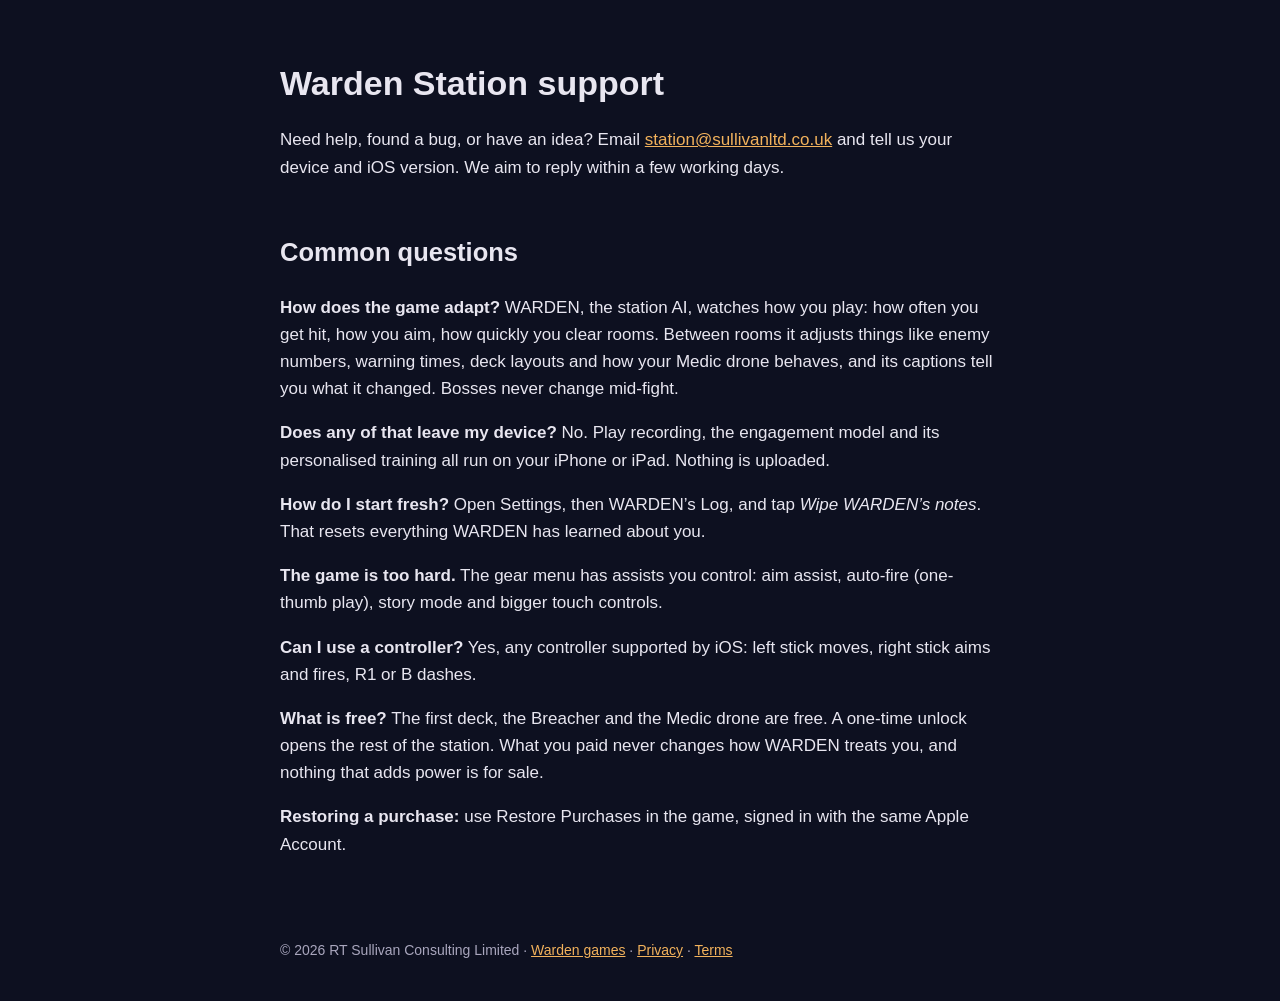
==== station.html @ 5dbeee28 "Support, privacy and terms pages for both games Co-Authored-By: Claude Opus 5.5 (1M context) <norepl" ====
<!doctype html><html lang="en"><head><meta charset="utf-8"><meta name="viewport" content="width=device-width,initial-scale=1"><title>Warden Station support</title><link rel="stylesheet" href="style.css"></head><body><main>
<h1>Warden Station support</h1>
<p>Need help, found a bug, or have an idea? Email <a href="mailto:station@sullivanltd.co.uk">station@sullivanltd.co.uk</a> and tell us your device and iOS version. We aim to reply within a few working days.</p>
<h2>Common questions</h2>
<p><b>How does the game adapt?</b> WARDEN, the station AI, watches how you play: how often you get hit, how you aim, how quickly you clear rooms. Between rooms it adjusts things like enemy numbers, warning times, deck layouts and how your Medic drone behaves, and its captions tell you what it changed. Bosses never change mid-fight.</p>
<p><b>Does any of that leave my device?</b> No. Play recording, the engagement model and its personalised training all run on your iPhone or iPad. Nothing is uploaded.</p>
<p><b>How do I start fresh?</b> Open Settings, then WARDEN&#8217;s Log, and tap <i>Wipe WARDEN&#8217;s notes</i>. That resets everything WARDEN has learned about you.</p>
<p><b>The game is too hard.</b> The gear menu has assists you control: aim assist, auto-fire (one-thumb play), story mode and bigger touch controls.</p>
<p><b>Can I use a controller?</b> Yes, any controller supported by iOS: left stick moves, right stick aims and fires, R1 or B dashes.</p>
<p><b>What is free?</b> The first deck, the Breacher and the Medic drone are free. A one-time unlock opens the rest of the station. What you paid never changes how WARDEN treats you, and nothing that adds power is for sale.</p>
<p><b>Restoring a purchase:</b> use Restore Purchases in the game, signed in with the same Apple Account.</p>
</main><footer>© 2026 RT Sullivan Consulting Limited · <a href="./">Warden games</a> · <a href="privacy.html">Privacy</a> · <a href="terms.html">Terms</a></footer></body></html>
---- style.css ----
:root{--bg:#0d1020;--fg:#e8e6f0;--muted:#a9a6bd;--accent:#f2b25c;color-scheme:dark}
body{margin:0;background:var(--bg);color:var(--fg);font:17px/1.6 -apple-system,BlinkMacSystemFont,"Segoe UI",sans-serif}
main{max-width:720px;margin:0 auto;padding:40px 16px 64px}
a{color:var(--accent)}h1{line-height:1.2}h2{margin-top:2em}
.muted,footer{color:var(--muted)}footer{max-width:720px;margin:0 auto;padding:0 16px 40px;font-size:14px}
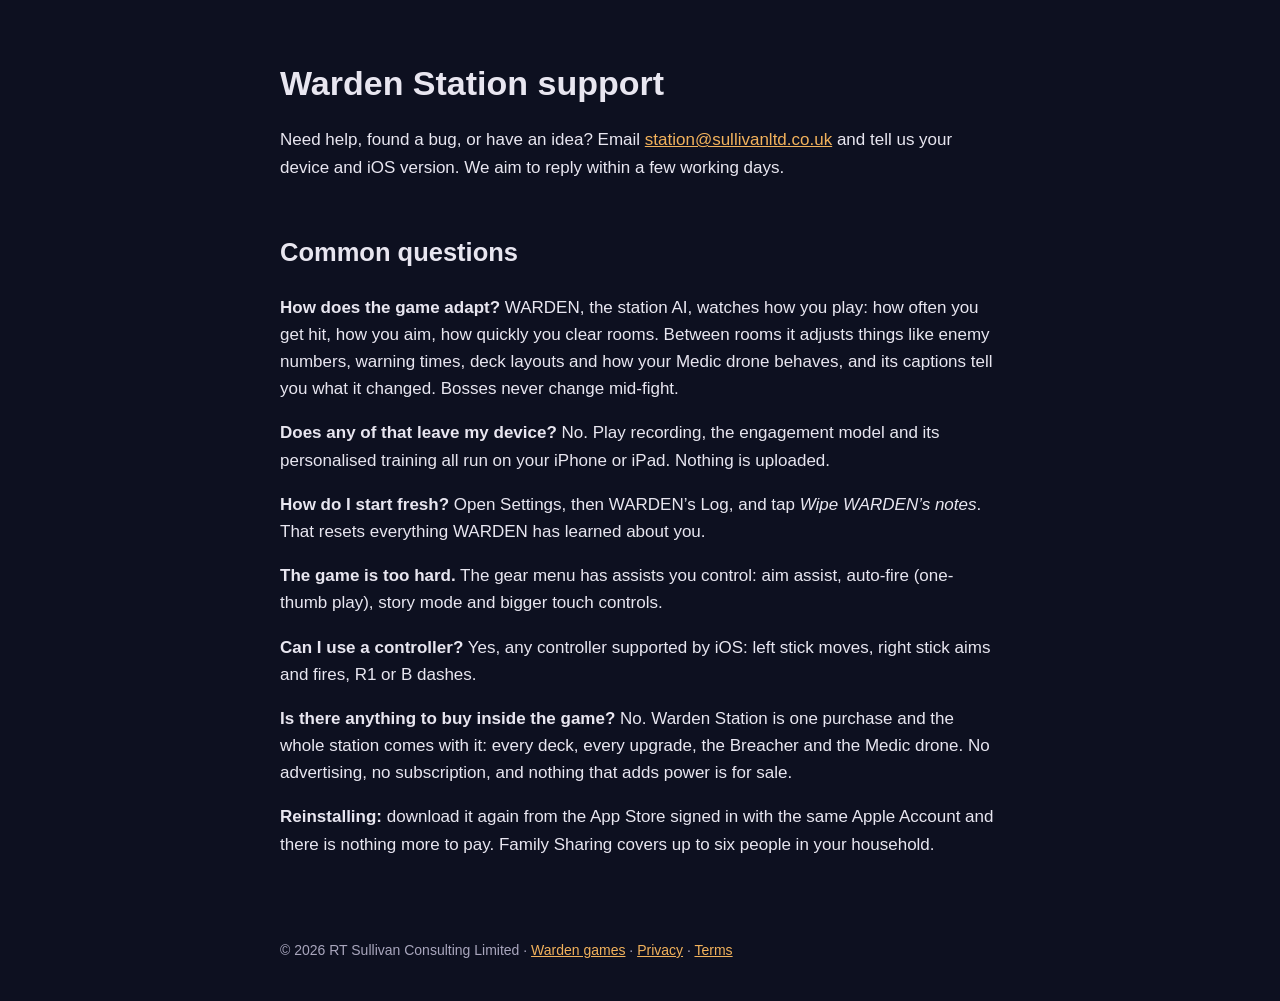
==== commit 2c6207af: "Station is a paid game, not free to start The support page answered "What is free?" with a free firs" ====
--- a/station.html
+++ b/station.html
@@ -7,6 +7,6 @@
 <p><b>How do I start fresh?</b> Open Settings, then WARDEN&#8217;s Log, and tap <i>Wipe WARDEN&#8217;s notes</i>. That resets everything WARDEN has learned about you.</p>
 <p><b>The game is too hard.</b> The gear menu has assists you control: aim assist, auto-fire (one-thumb play), story mode and bigger touch controls.</p>
 <p><b>Can I use a controller?</b> Yes, any controller supported by iOS: left stick moves, right stick aims and fires, R1 or B dashes.</p>
-<p><b>What is free?</b> The first deck, the Breacher and the Medic drone are free. A one-time unlock opens the rest of the station. What you paid never changes how WARDEN treats you, and nothing that adds power is for sale.</p>
-<p><b>Restoring a purchase:</b> use Restore Purchases in the game, signed in with the same Apple Account.</p>
+<p><b>Is there anything to buy inside the game?</b> No. Warden Station is one purchase and the whole station comes with it: every deck, every upgrade, the Breacher and the Medic drone. No advertising, no subscription, and nothing that adds power is for sale.</p>
+<p><b>Reinstalling:</b> download it again from the App Store signed in with the same Apple Account and there is nothing more to pay. Family Sharing covers up to six people in your household.</p>
 </main><footer>© 2026 RT Sullivan Consulting Limited · <a href="./">Warden games</a> · <a href="privacy.html">Privacy</a> · <a href="terms.html">Terms</a></footer></body></html>
